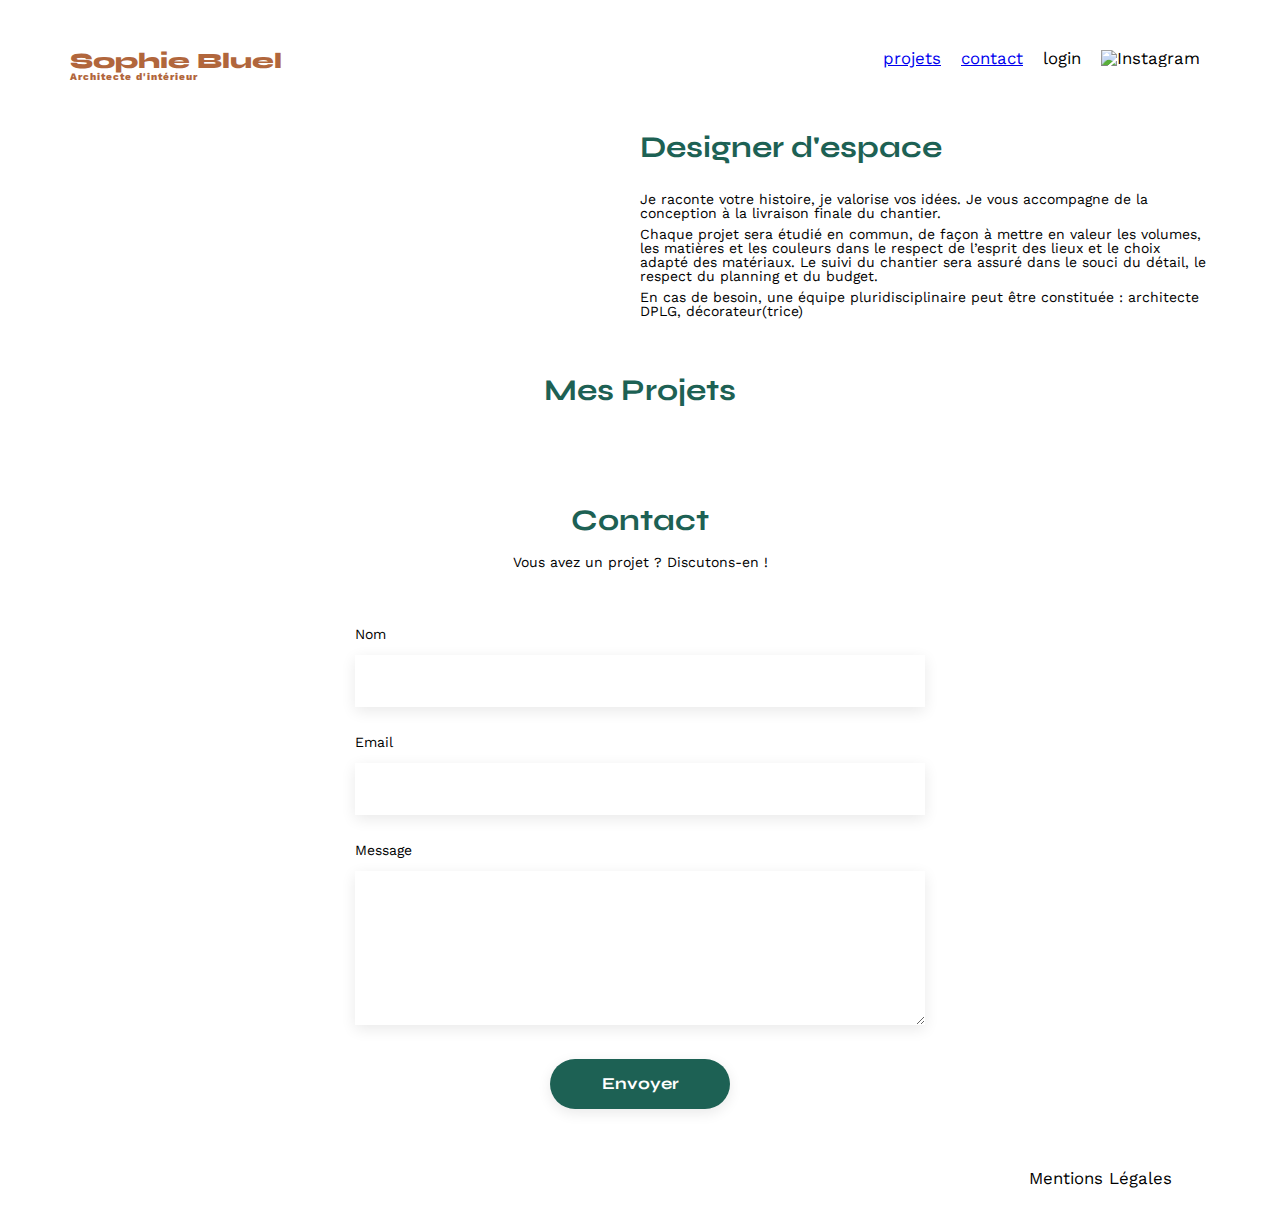
==== FrontEnd/index.html @ 4fd21554 "probleme de click avec la modale" ====
<!DOCTYPE html>
<html lang="fr">
<head>
    <meta charset="UTF-8">
    <title>Sophie Bluel - Architecte d'intérieur</title>
    <meta name="viewport" content="width=device-width, initial-scale=1.0">
    <link rel="preconnect" href="https://fonts.googleapis.com">
    <link rel="preconnect" href="https://fonts.gstatic.com" crossorigin>
    <link href="https://fonts.googleapis.com/css2?family=Syne:wght@700;800&family=Work+Sans&display=swap" rel="stylesheet">
    <link rel="stylesheet" href="https://cdnjs.cloudflare.com/ajax/libs/font-awesome/5.15.4/css/all.min.css">
    <meta name="description" content="">
    <link rel="stylesheet" href="./assets/style.css">
    
</head>
<body>
<header>
    <h1>Sophie Bluel <span>Architecte d'intérieur</span></h1>
    <nav>
        <ul>
            <li><a href="index.html">projets</a></li>
            <li><a href="index.html#contact">contact</a></li>
            <li id="auth-link">login</li>
            <li><img src="./assets/icons/instagram.png" alt="Instagram"></li>
        </ul>
    </nav>
</header>
<main>
    <section id="introduction">
        <figure>
            <img src="./assets/images/sophie-bluel.png" alt="">
        </figure>
        <article>
            <h2>Designer d'espace</h2>
            <p>Je raconte votre histoire, je valorise vos idées. Je vous accompagne de la conception à la livraison finale du chantier.</p>
            <p>Chaque projet sera étudié en commun, de façon à mettre en valeur les volumes, les matières et les couleurs dans le respect de l’esprit des lieux et le choix adapté des matériaux. Le suivi du chantier sera assuré dans le souci du détail, le respect du planning et du budget.</p>
            <p>En cas de besoin, une équipe pluridisciplinaire peut être constituée : architecte DPLG, décorateur(trice)</p>
        </article>
    </section>

    <section id="portfolio">
        <h2>Mes Projets 
            <a href="#modal1" class="js-modal edit-button" id="edit-button">
                <i class="fas fa-edit"></i> modifier
            </a>
        </h2>

        <!-- Conteneur pour le menu de catégories -->
        <div class="categories"></div>

        <!-- Galerie pour afficher les projets -->
        <div class="gallery">
            <!-- Les éléments de la galerie seront ajoutés dynamiquement par JavaScript -->
        </div>
    </section>

    <section id="contact">
        <h2>Contact</h2>
        <p>Vous avez un projet ? Discutons-en !</p>
        <form action="#" method="post">
            <label for="name">Nom</label>
            <input type="text" name="name" id="name">
            <label for="email">Email</label>
            <input type="email" name="email" id="email">
            <label for="message">Message</label>
            <textarea name="message" id="message" cols="30" rows="10"></textarea>
            <input type="submit" value="Envoyer">
        </form>
    </section>

    <!-- Modale pour la gestion des travaux -->
    <aside id="modal1" class="modal" aria-hidden="true" role="dialog" aria-labelledby="titlemodal" style="display: none;">
        <div class="modal-wrapper js-modal-stop">
            <div class="modal-header">
                <button class="back-button"><i class="fas fa-arrow-left"></i></button>
                <h1 id="titlemodal">Ajout photo</h1>
                <button class="js-modal-close"><i class="fas fa-times"></i></button>
            </div>

            <div class="modal-body">
                
                <div class="upload-section">
                    <i class="fas fa-image upload-icon"></i> 
                    <button class="upload-button">
                        + Ajouter photo
                    </button>
                    <p class="file-info">jpg, png : 4mo max</p>
                </div>

                <form id="add-photo-form">
                    <label for="title-input">Titre</label>
                    <input type="text" id="title-input" placeholder="Titre" required>

                    <label for="category-input">Catégorie</label>
                    <input type="text" id="category-input" placeholder="Catégorie" required>

                    <button type="submit" class="submit-button">Valider</button>
                </form>
            </div>
        </div>
    </aside>
</main>

<footer>
    <nav>
        <ul>
            <li>Mentions Légales</li>
        </ul>
    </nav>
</footer>
<script src="js/gallery.js"></script>
<script src="js/modal.js"></script>
</body>
</html>
---- FrontEnd/assets/style.css ----
/* stylelint-disable CssSyntaxError */

/* http://meyerweb.com/eric/tools/css/reset/
   v2.0 | 20110126
   License: none (public domain)
*/

html, body, div, span, applet, object, iframe,
h1, h2, h3, h4, h5, h6, p, blockquote, pre,
a, abbr, acronym, address, big, cite, code,
del, dfn, em, img, ins, kbd, q, s, samp,
small, strike, strong, sub, sup, tt, var,
b, u, i, center,
dl, dt, dd, ol, ul, li,
fieldset, form, label, legend,
table, caption, tbody, tfoot, thead, tr, th, td,
article, aside, canvas, details, embed,
figure, figcaption, footer, header, hgroup,
menu, nav, output, ruby, section, summary,
time, mark, audio, video {
	margin: 0;
	padding: 0;
	border: 0;
	font-size: 100%;
	font: inherit;
	vertical-align: baseline;
}
/* HTML5 display-role reset for older browsers */
article, aside, details, figcaption, figure,
footer, header, hgroup, menu, nav, section {
	display: block;
}
body {
	line-height: 1;
}
ol, ul {
	list-style: none;
}
blockquote, q {
	quotes: none;
}
blockquote:before, blockquote:after,
q:before, q:after {
	content: '';
	content: none;
}
table {
	border-collapse: collapse;
	border-spacing: 0;
}
/** end reset css**/
body {
	max-width: 1140px;
	margin:auto;
	font-family: 'Work Sans' ;
	font-size: 14px;
}
header {
	display: flex;
	justify-content: space-between;
	margin: 50px 0
}
section {
	margin: 50px 0
}

h1{
	display: flex;
	flex-direction: column;
	font-family: 'Syne';
	font-size: 22px;
	font-weight: 800;
	color: #B1663C
}

h1 > span {
	font-family: 'Work Sans';
	font-size:10px;
	letter-spacing: 0.1em;
;
}

h2{
	font-family: 'Syne';
	font-weight: 700;
	font-size: 30px;
	color: #1D6154
}
nav ul {
	display: flex;
	align-items: center;
	list-style-type: none;

}

.edit-button {
	font-size: 10px;
	color: #000;
	text-decoration: none;
	cursor: pointer;
	display: inline-flex;
	align-items: center;
	margin-left: 10px;
}

.edit-button i {
	font-size: 10px;
	margin-right: 5px;
}


.edit-button:hover {
	color: #B1663C; /* Change la couleur du texte au survol */
}


nav li {
	padding: 0 10px;
	font-size: 1.2em;
}

li:hover {
	color: #B1663C;
}

#introduction {
	display: flex;
	align-items: center;
}
#introduction figure {
	flex: 1
}
#introduction img {
	display: block;
	margin: auto;
	width: 80%;
}

#introduction article {
	flex: 1
}
#introduction h2 {
	margin-bottom: 1em;
}

#introduction p {
	margin-bottom: 0.5em;
}
#portfolio h2 {
	text-align: center;
	margin-bottom: 1em;
}

/* Styles pour les boutons de filtres */
.categories {
	display: flex;
	justify-content: center;
	gap: 15px; 
	margin-bottom: 20px;
}

/* Style pour les boutons de filtres */
.categories button {
	background-color: transparent;
	border: 2px solid #1D6154; 
	color: #1D6154; 
	font-family: 'Work Sans', sans-serif;
	font-size: 1.1em;
	padding: 10px 20px;
	border-radius: 50px; 
	cursor: pointer;
	transition: all 0.3s ease; 
}

/* Changement de style au survol */
.categories button:hover {
	background-color: #1D6154; 
	color: white; 
}

/* Style pour le bouton actif */
.categories button.active {
	background-color: #1D6154; /* Couleur de fond */
	color: white; /* Couleur du texte */
}




.gallery {
	width: 100%;
	display: grid;
	grid-template-columns: 1fr 1fr 1fr;
	grid-column-gap: 20px;
	grid-row-gap: 20px;
}

.gallery img {
	width: 100%;

}
#contact {
	width: 50%;
margin: auto;
}
#contact > * {
	text-align: center;

}
#contact h2{
	margin-bottom: 20px;
}
#contact form {
	text-align: left;
	margin-top:30px;
	display: flex;
	flex-direction: column;
}

#contact input {
	height: 50px;
	font-size: 1.2em;
	border: none;
	box-shadow: 0px 4px 14px rgba(0, 0, 0, 0.09);
}
#contact label {
	margin: 2em 0 1em 0;
}
#contact textarea {
	border: none;
	box-shadow: 0px 4px 14px rgba(0, 0, 0, 0.09);
}

input[type="submit"]{
	font-family: 'Syne';
	font-weight: 700;
	color: white;
	background-color: #1D6154;
	margin : 2em auto ;
	width: 180px;
	text-align: center;
	border-radius: 60px ;
}

footer nav ul {
	display: flex;
	justify-content: flex-end;
	margin: 2em
}


/* Page de connexion */
#login {
	width: 400px;
	margin: 100px auto;
	text-align: center;
}

#login h2 {
	font-family: 'Syne', sans-serif;
	font-size: 30px;
	color: #1D6154;
	margin-bottom: 30px;
}

#login form {
	display: flex;
	flex-direction: column;
}

#login label {
	text-align: left;
	font-size: 1.2em;
	margin-bottom: 10px;
	color: #333;
}

#login input[type="email"],
#login input[type="password"] {
	height: 50px;
	font-size: 1.2em;
	border: none;
	box-shadow: 0px 4px 14px rgba(0, 0, 0, 0.09);
	margin-bottom: 20px;
	padding: 0 15px;
}

#login input[type="submit"] {
	font-family: 'Syne', sans-serif;
	font-weight: 700;
	color: white;
	background-color: #1D6154;
	width: 180px;
	height: 50px;
	text-align: center;
	border-radius: 60px;
	margin: 30px auto;
	cursor: pointer;
}

#login input[type="submit"]:hover {
	background-color: #B1663C;
}

#forgot-password {
	font-size: 0.9em;
	color: #1D6154;
	text-decoration: none;
}

#forgot-password:hover {
	color: #B1663C;
	text-decoration: underline;
}


/* Styles généraux de la modale */
.modal-wrapper {
  background-color: white;
  padding: 20px;
  border-radius: 10px;
  width: 80%;
  max-width: 600px;
  position: relative;
  box-shadow: 0 2px 15px rgba(0, 0, 0, 0.1);
  display: flex;
  flex-direction: column;
  align-items: center;
  z-index: 110; /* S'assurer que la modale soit bien au-dessus de tout */
}

/* En-tête de la modale */
.modal-header {
  display: flex;
  justify-content: space-between;
  align-items: center;
  width: 100%;
}

.modal-header h1 {
  font-size: 18px;
  text-align: center;
  color: black;
  margin-bottom: 20px;
}

.back-button {
  background: none;
  border: none;
  font-size: 18px;
  cursor: pointer;
}

.js-modal-close {
  background: none;
  border: none;
  font-size: 15px;
  cursor: pointer;
}

/* Icône de l'image (en dehors du bouton) */
.upload-icon {
  color: #888;
  font-size: 40px;
  margin-bottom: 15px;
}

/* Section pour le chargement des photos */
.upload-section {
  display: flex;
  justify-content: space-between;
  flex-direction: column;
  text-align: center;
  margin-bottom: 20px;
  padding: 20px;
  background-color: #f0f0f0;
  border-radius: 8px;
}

.upload-button {
  padding: 10px 20px;
  background-color: #ccc;
  color: #333;
  border: none;
  border-radius: 10px;
  cursor: pointer;
  font-size: 8px;
}

.file-info {
  font-size: 8px;
  color: #888;
  margin-top: 10px;
}

/* Champs de formulaire */
#add-photo-form {
  display: flex;
  flex-direction: column;
  gap: 15px;
  width: 100%;
}

#add-photo-form label {
  font-size: 10px;
  font-weight: bold;
}

#add-photo-form input {
  padding: 10px;
  border: 1px solid #ccc;
  border-radius: 5px;
}

.submit-button {
  padding: 10px 20px;
  background-color: #ccc;
  color: #333;
  border: none;
  border-radius: 5px;
  cursor: pointer;
  margin-top: 20px;
  width: 100%;
}

/* Gestion de l'affichage de la modale */
.modal[aria-hidden="false"] {
  opacity: 1;
  pointer-events: auto;
  transition: opacity 0.3s ease;
}

.modal {
  position: fixed;
  top: 0;
  left: 0;
  width: 100%;
  height: 100%;
  background: rgba(0, 0, 0, 0.8);
  display: flex;
  align-items: center;
  justify-content: center;
  opacity: 0;
  pointer-events: none;
  transition: opacity 0.3s ease;
  z-index: 100;
}


/* Ajustements pour les petits écrans */
/* stylelint-disable-next-line CssSyntaxError */
@media (max-width: 600px) {
	#login {
			width: 90%;
	}
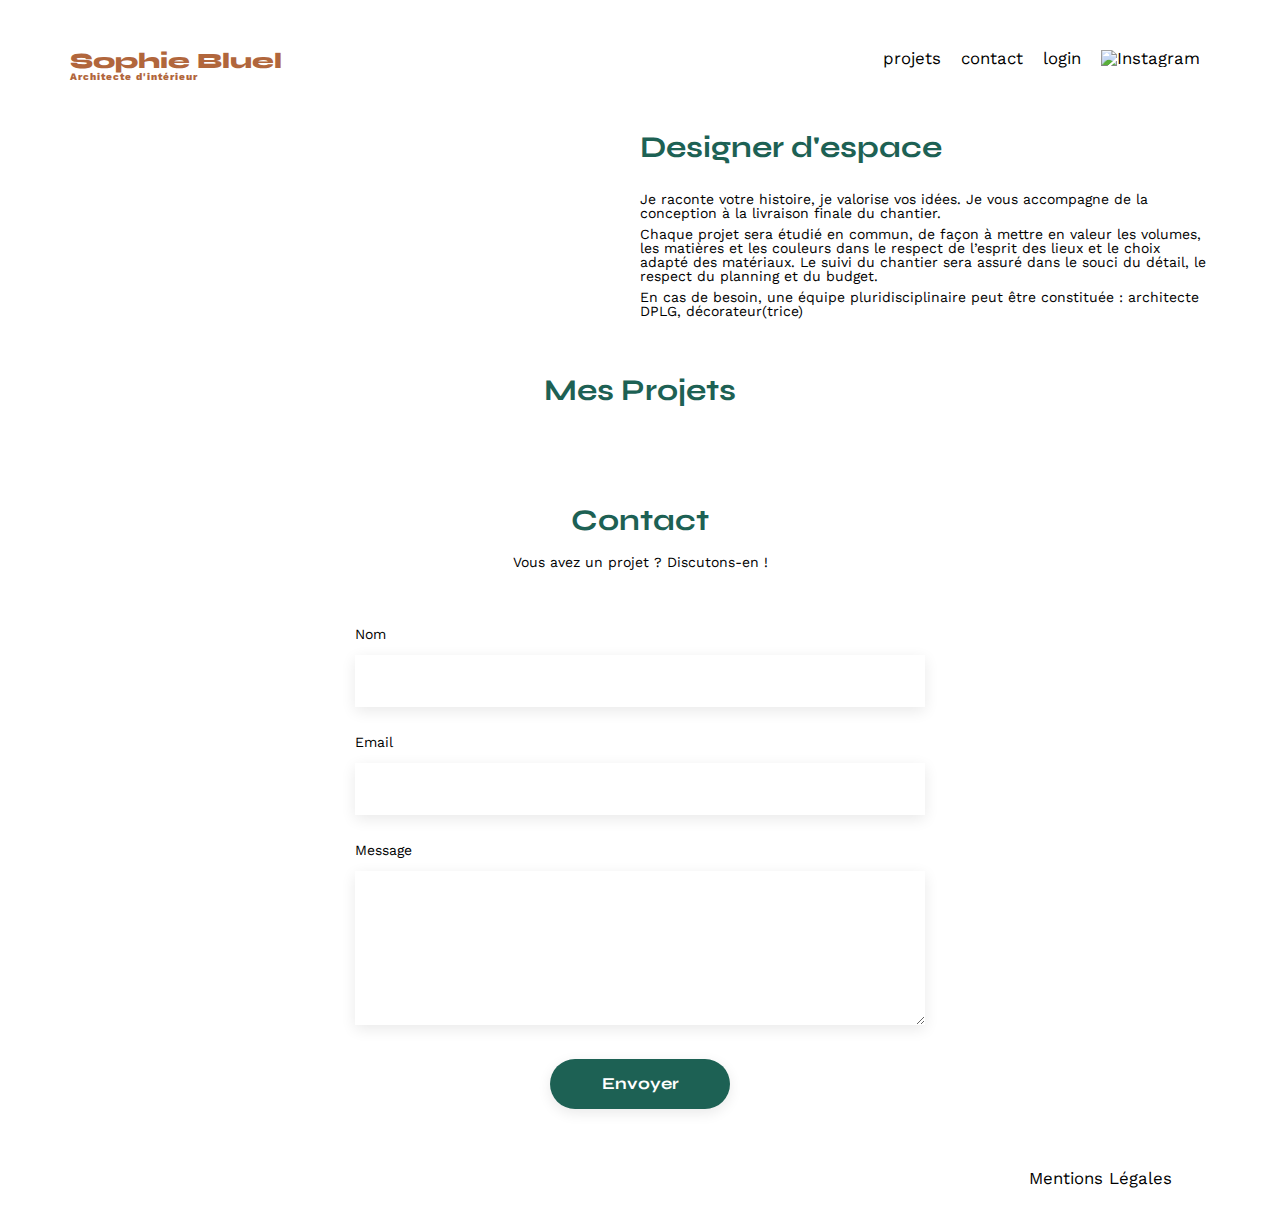
==== commit 839d6db6: "Projet pret a etre rendu" ====
--- a/FrontEnd/index.html
+++ b/FrontEnd/index.html
@@ -9,17 +9,22 @@
     <link href="https://fonts.googleapis.com/css2?family=Syne:wght@700;800&family=Work+Sans&display=swap" rel="stylesheet">
     <link rel="stylesheet" href="https://cdnjs.cloudflare.com/ajax/libs/font-awesome/5.15.4/css/all.min.css">
     <meta name="description" content="">
-    <link rel="stylesheet" href="./assets/style.css">
+    <link rel="stylesheet" href="./assets/styles/style.css">
     
 </head>
 <body>
+    <div id="admin-bar" class="hidden">
+        <p><i class="fas fa-edit"></i> Mode édition</p>
+    </div>
+       
+    
 <header>
     <h1>Sophie Bluel <span>Architecte d'intérieur</span></h1>
     <nav>
         <ul>
-            <li><a href="index.html">projets</a></li>
+            <li><a href="index.html#portfolio">projets</a></li>
             <li><a href="index.html#contact">contact</a></li>
-            <li id="auth-link">login</li>
+            <li id="auth-link"><a href="login.html"></a></li>
             <li><img src="./assets/icons/instagram.png" alt="Instagram"></li>
         </ul>
     </nav>
@@ -68,36 +73,60 @@
     </section>
 
     <!-- Modale pour la gestion des travaux -->
-    <aside id="modal1" class="modal" aria-hidden="true" role="dialog" aria-labelledby="titlemodal" style="display: none;">
-        <div class="modal-wrapper js-modal-stop">
-            <div class="modal-header">
-                <button class="back-button"><i class="fas fa-arrow-left"></i></button>
-                <h1 id="titlemodal">Ajout photo</h1>
-                <button class="js-modal-close"><i class="fas fa-times"></i></button>
+    
+<aside id="modal1" class="modal" aria-hidden="true" role="dialog" aria-labelledby="titlemodal" style="display: none;">
+    <div class="modal-wrapper js-modal-stop">
+        <div class="modal-header">
+            <button class="back-button" style="display: none;"><i class="fas fa-arrow-left"></i></button>
+            <h1 id="titlemodal">Galerie photo</h1>
+            <button class="js-modal-close"><i class="fas fa-times"></i></button>
+        </div>
+
+            <!-- Barre de notification dans la modale -->
+            <p id="notification-bar"></p>
+
+
+        <!-- Etape 1: Galerie photo -->
+        <div class="modal-body" id="gallery-section">
+            <div class="galleryModal">
+                <!-- Images dynamiquement générées ici par JavaScript -->
+                
             </div>
+            <button class="upload-button upload-button-gallery">Ajouter une photo</button>
+        </div>
 
-            <div class="modal-body">
+        <!-- Etape 2: Ajout de nouveaux projets -->
+        <div class="modal-body hidden" id="new-project-section" style="display: none;">
+            <div class="upload-section">
+                <i class="fas fa-image upload-icon"></i>
+                <!-- Conteneur pour l'image sélectionnée -->
+                <img class="selected-upload-image" style="display: none;" alt="Image sélectionnée" />
                 
-                <div class="upload-section">
-                    <i class="fas fa-image upload-icon"></i> 
-                    <button class="upload-button">
-                        + Ajouter photo
-                    </button>
-                    <p class="file-info">jpg, png : 4mo max</p>
-                </div>
+                <!-- Input pour ajouter des photos -->
+                <input type="file" id="file-input" accept="image/*" style="display: none;" />
+                <button class="upload-button upload-button-new-project" id="add-photo-btn">+ Ajouter photo</button>
+                
+                <p class="file-info">jpg, png : 4mo max</p>
+            </div>
+            <form id="add-photo-form">
+                <label for="title-input">Titre</label>
+                <input type="text" id="title-input" placeholder="Titre" required>
+            
+                <label for="category-select">Catégorie</label>
+                <select id="category-select" required>
+                    <!-- Les catégories seront ajoutées ici dynamiquement -->
+                </select>
+            
+                <button type="submit" class="submit-button">Valider</button>
+            </form>
+            
+        </div>
+        
+        
 
-                <form id="add-photo-form">
-                    <label for="title-input">Titre</label>
-                    <input type="text" id="title-input" placeholder="Titre" required>
+    </div>
+</aside>
 
-                    <label for="category-input">Catégorie</label>
-                    <input type="text" id="category-input" placeholder="Catégorie" required>
-
-                    <button type="submit" class="submit-button">Valider</button>
-                </form>
-            </div>
-        </div>
-    </aside>
 </main>
 
 <footer>
@@ -108,6 +137,8 @@
     </nav>
 </footer>
 <script src="js/gallery.js"></script>
+<script src="js/login.js"></script>
+
 <script src="js/modal.js"></script>
 </body>
 </html>
@@ -115,3 +146,6 @@
 
 
 
+
+
+
--- a/FrontEnd/assets/styles/style.css
+++ b/FrontEnd/assets/styles/style.css
@@ -0,0 +1,816 @@
+/*
+================
+RESET CSS DE BASE
+================
+Réinitialisation des styles pour avoir une base cohérente entre tous les navigateurs
+ */
+
+/* Suppression des marges, paddings, et bordures par défaut pour tous les éléments communs */
+html, body, div, span, applet, object, iframe,
+h1, h2, h3, h4, h5, h6, p, blockquote, pre,
+a, abbr, acronym, address, big, cite, code,
+del, dfn, em, img, ins, kbd, q, s, samp,
+small, strike, strong, sub, sup, tt, var,
+b, u, i, center,
+dl, dt, dd, ol, ul, li,
+fieldset, form, label, legend,
+table, caption, tbody, tfoot, thead, tr, th, td,
+article, aside, canvas, details, embed,
+figure, figcaption, footer, header, hgroup,
+menu, nav, output, ruby, section, summary,
+time, mark, audio, video {
+margin: 0;  /* Supprime toutes les marges */
+padding: 0; /* Supprime tous les padding */
+border: 0;  /* Supprime les bordures */
+font-size: 100%; /* Assure que les éléments conservent leur taille par défaut */
+font: inherit; /* Hérite de la police de l'élément parent */
+vertical-align: baseline; /* Aligne verticalement les éléments à leur ligne de base */
+}
+
+/* HTML5 display-role reset pour les anciens navigateurs */
+/* S'assure que les nouveaux éléments HTML5 sont reconnus comme des blocs par les anciens navigateurs */
+article, aside, details, figcaption, figure,
+footer, header, hgroup, menu, nav, section {
+display: block;
+}
+
+/* Réinitialisation de la hauteur de ligne pour tout le document */
+body {
+line-height: 1;
+}
+
+/* Suppression des puces pour les listes ordonnées et non-ordonnées */
+ol, ul {
+list-style: none;
+}
+
+/* Suppression des guillemets automatiques pour les citations */
+blockquote, q {
+quotes: none;
+}
+
+/* Suppression des guillemets pour les citations dans certains navigateurs */
+blockquote:before, blockquote:after,
+q:before, q:after {
+content: ''; /* Retire le contenu généré automatiquement */
+}
+
+/* Réinitialisation des tableaux pour une mise en page plus propre */
+table {
+border-collapse: collapse; /* Supprime l'espace entre les cellules */
+border-spacing: 0; /* Supprime les espaces entre les cellules */
+}
+
+
+/* 
+================
+STYLES DU ADMIN BAR
+================
+Barre d'administration en haut de la page
+*/
+
+/* Affiche une barre noire avec du texte blanc en haut de la page */
+#admin-bar {
+background-color: black;
+color: white;
+text-align: center; /* Centrer le texte */
+margin: 0; /* Supprime toute marge */
+padding: 10px; /* Ajoute un padding de 10px */
+font-size: 14px; /* Définit la taille du texte */
+position: absolute; /* Positionne la barre en haut de la page */
+top: 0; /* L'aligne au sommet de la page */
+left: 0; /* La colle sur le côté gauche */
+width: 100%; /* Prend toute la largeur */
+}
+
+/* Ajuste la taille de l'icône dans la barre d'admin */
+#admin-bar i {
+	font-size: 14px;
+}
+
+/* Cache les éléments avec la classe .hidden */
+.hidden {
+display: none;
+}
+
+/* 
+================
+STYLES DE BASE DU SITE
+================
+Mise en page de base du site, gestion des largeurs et des marges
+*/
+
+/* Contrainte la largeur du contenu à 1140px et centre le contenu */
+body {
+max-width: 1140px; /* Limite la largeur du contenu */
+margin: auto; /* Centre le contenu */
+font-family: 'Work Sans'; /* Applique la police de caractères */
+font-size: 14px; /* Définit la taille par défaut des textes */
+}
+
+/* Header affiché en flexbox pour séparer les éléments à gauche et à droite */
+header {
+display: flex;
+justify-content: space-between; /* Éloigne les éléments de chaque côté */
+margin: 50px 0; /* Ajoute un espace vertical de 50px */
+}
+
+/* Ajout de marges verticales pour les sections */
+section {
+margin: 50px 0;
+}
+
+/* Styles pour le titre principal avec une couleur personnalisée */
+h1 {
+display: flex;
+flex-direction: column; /* Arrange le texte verticalement */
+font-family: 'Syne'; /* Police personnalisée */
+font-size: 22px;
+font-weight: 800; /* Définit une épaisseur de texte */
+color: #B1663C; /* Couleur du texte */
+}
+
+/* Sous-titre en bas du h1 avec espacement des lettres */
+h1 > span {
+font-family: 'Work Sans'; /* Police différente pour le sous-titre */
+font-size: 10px; /* Taille du texte plus petite */
+letter-spacing: 0.1em; /* Espacement entre les lettres */
+}
+
+/* Sous-titres (h2) avec une taille plus grande et une couleur verte */
+h2 {
+font-family: 'Syne'; /* Police du titre */
+font-weight: 700; /* Définit une épaisseur du texte */
+font-size: 30px; /* Augmente la taille du texte */
+color: #1D6154; /* Définit la couleur verte */
+}
+
+/* Styles pour les éléments de la navigation */
+nav ul {
+display: flex;
+align-items: center; /* Centre verticalement les éléments */
+
+}
+
+/* Retire le soulignement et la couleur bleue des liens dans le header */
+header nav a {
+	text-decoration: none; /* Retire le soulignement */
+	color: inherit; /* Applique la couleur de texte par défaut du conteneur */
+	cursor: pointer; /* Change le curseur en pointeur au survol */
+
+}
+
+header nav a:hover {
+	color: #B1663C; /* Change la couleur au survol (par exemple, en marron) */
+}
+
+/* Style pour le lien actif dans la navigation */
+nav a.active {
+	font-weight: bold; /* Met le texte en gras */
+	color: #1D6154; /* Change la couleur pour indiquer la page active */
+}
+
+
+
+/* 
+================
+STYLES DE NAVIGATION ET DES BOUTONS
+================
+Styles pour les boutons et la navigation
+*/
+
+/* Bouton d'édition avec une icône intégrée */
+.edit-button {
+font-size: 10px;
+color: #000; /* Couleur noire */
+text-decoration: none; /* Supprime le soulignement */
+cursor: pointer;
+display: inline-flex;
+align-items: center;
+margin-left: 10px;
+}
+
+/* Taille de l'icône dans le bouton */
+.edit-button i {
+font-size: 10px;
+margin-right: 5px; /* Ajoute un espace entre l'icône et le texte */
+}
+
+/* Couleur du texte au survol */
+.edit-button:hover {
+color: #B1663C; /* Change la couleur au survol */
+}
+
+/* Espacement des éléments de navigation */
+nav li {
+padding: 0 10px;
+font-size: 1.2em; /* Augmente la taille du texte */
+}
+
+/* Changement de couleur des éléments de navigation au survol */
+li:hover {
+color: #B1663C; /* Change la couleur au survol */
+}
+
+/* 
+================
+STYLES DE LA SECTION INTRODUCTION
+================
+Mise en page de la section d'introduction
+*/
+
+/* Introduction affichée en flexbox pour centrer verticalement les éléments */
+#introduction {
+display: flex;
+align-items: center; /* Centre verticalement les éléments */
+}
+
+/* La figure prend toute la largeur disponible dans la section */
+#introduction figure {
+flex: 1; /* Prend tout l'espace disponible */
+}
+
+/* Image centrée et prenant 80% de la largeur */
+#introduction img {
+display: block;
+margin: auto; /* Centre horizontalement l'image */
+width: 80%; /* Limite la taille de l'image à 80% */
+}
+
+/* Article dans la section introduction prenant également toute la largeur disponible */
+#introduction article {
+flex: 1; /* Prend également tout l'espace disponible */
+}
+
+/* Marge inférieure pour le titre de l'introduction */
+#introduction h2 {
+margin-bottom: 1em; /* Ajoute une marge en bas */
+}
+
+/* Marges inférieures pour les paragraphes dans l'introduction */
+#introduction p {
+margin-bottom: 0.5em;
+}
+
+/* 
+================
+STYLES DE LA SECTION PORTFOLIO
+================
+Styles spécifiques pour la section portfolio
+*/
+
+/* Titre de la section portfolio centré */
+#portfolio h2 {
+text-align: center;
+margin-bottom: 1em; /* Ajoute une marge en bas */
+}
+
+/* 
+================
+STYLES DES BOUTONS DE FILTRES
+================
+Boutons de filtre pour les projets dans la section portfolio
+*/
+
+/* Affichage en flexbox des boutons de filtre, avec un espace de 15px entre chaque bouton */
+.categories {
+display: flex;
+justify-content: center; /* Centre les boutons horizontalement */
+gap: 15px; /* Espace de 15px entre les boutons */
+margin-bottom: 20px; /* Ajoute une marge en bas */
+}
+
+/* Styles de base des boutons de filtre avec bordures arrondies */
+.categories button {
+background-color: transparent; /* Fond transparent */
+border: 2px solid #1D6154; /* Bordure verte */
+color: #1D6154; /* Texte vert */
+font-family: 'Work Sans', sans-serif;
+font-size: 1.1em;
+padding: 10px 20px;
+border-radius: 50px; /* Bordures arrondies */
+cursor: pointer;
+transition: all 0.3s ease; /* Animation fluide sur les changements d'état */
+}
+
+/* Couleur de fond et de texte changée au survol */
+.categories button:hover {
+background-color: #1D6154; /* Fond vert */
+color: white; /* Texte blanc */
+}
+
+/* Bouton actif avec une couleur de fond verte et texte blanc */
+.categories button.active {
+background-color: #1D6154; /* Fond vert */
+color: white; /* Texte blanc */
+}
+
+/* 
+================
+STYLES DE LA GALERIE
+================
+Affichage des projets dans une grille
+*/
+
+/* Grille pour afficher les images en 3 colonnes, avec un espace de 20px entre les colonnes et les lignes */
+.gallery {
+width: 100%;
+display: grid;
+grid-template-columns: 1fr 1fr 1fr; /* 3 colonnes de tailles égales */
+grid-column-gap: 20px; /* Espacement horizontal entre les colonnes */
+grid-row-gap: 20px; /* Espacement vertical entre les lignes */
+}
+
+/* Chaque image occupe toute la largeur de sa colonne */
+.gallery img {
+width: 100%;
+}
+
+/* 
+================
+STYLES DE LA SECTION CONTACT
+================
+Mise en page du formulaire de contact
+*/
+
+/* Formulaire de contact centré avec une largeur de 50% */
+#contact {
+width: 50%; /* Largeur du formulaire */
+margin: auto; /* Centre horizontalement le formulaire */
+}
+
+/* Centre tous les éléments de la section contact */
+#contact > * {
+text-align: center;
+}
+
+/* Titre du formulaire avec une marge inférieure de 20px */
+#contact h2 {
+margin-bottom: 20px;
+}
+
+/* Formulaire avec une organisation en colonne et texte aligné à gauche */
+#contact form {
+text-align: left;
+margin-top: 30px;
+display: flex;
+flex-direction: column;
+}
+
+/* Champs de saisie avec une hauteur de 50px et une ombre subtile */
+#contact input {
+height: 50px;
+font-size: 1.2em;
+border: none;
+box-shadow: 0px 4px 14px rgba(0, 0, 0, 0.09);
+}
+
+/* Marges pour les labels des champs */
+#contact label {
+margin: 2em 0 1em 0;
+}
+
+/* Zone de texte avec un design similaire aux champs d'entrée */
+#contact textarea {
+border: none;
+box-shadow: 0px 4px 14px rgba(0, 0, 0, 0.09);
+}
+
+/* Bouton de soumission avec une bordure arrondie et fond vert */
+input[type="submit"] {
+font-family: 'Syne';
+font-weight: 700;
+color: white;
+background-color: #1D6154; /* Vert foncé */
+margin: 2em auto;
+width: 180px;
+text-align: center;
+border-radius: 60px;
+}
+
+/* 
+================
+STYLES DU PIED DE PAGE
+================
+Mise en page du pied de page
+*/
+
+/* Liste du pied de page alignée à droite */
+footer nav ul {
+display: flex;
+justify-content: flex-end; /* Aligne la liste à droite */
+margin: 2em; /* Ajoute un espace autour du pied de page */
+}
+
+/* 
+================
+STYLES DE LA PAGE DE CONNEXION
+================
+Styles spécifiques pour la page de connexion
+*/
+
+/* Formulaire de connexion centré avec une largeur de 400px */
+#login {
+width: 400px;
+margin: 100px auto;
+text-align: center;
+}
+
+/* Titre du formulaire de connexion */
+#login h2 {
+font-family: 'Syne', sans-serif;
+font-size: 30px;
+color: #1D6154;
+margin-bottom: 30px;
+}
+
+/* Organisation du formulaire en colonne */
+#login form {
+display: flex;
+flex-direction: column;
+}
+
+/* Labels du formulaire avec texte aligné à gauche */
+#login label {
+text-align: left;
+font-size: 1.2em;
+margin-bottom: 10px;
+color: #333;
+}
+
+/* Champs de saisie avec une ombre légère et une taille adaptée */
+#login input[type="email"],
+#login input[type="password"] {
+height: 50px;
+font-size: 1.2em;
+border: none;
+box-shadow: 0px 4px 14px rgba(0, 0, 0, 0.09);
+margin-bottom: 20px;
+padding: 0 15px;
+}
+
+/* Bouton de soumission stylé avec bordures arrondies */
+#login input[type="submit"] {
+font-family: 'Syne', sans-serif;
+font-weight: 700;
+color: white;
+background-color: #1D6154;
+width: 180px;
+height: 50px;
+text-align: center;
+border-radius: 60px;
+margin: 30px auto;
+cursor: pointer;
+}
+
+/* Couleur changeante au survol du bouton de soumission */
+#login input[type="submit"]:hover {
+background-color: #B1663C; /* Change la couleur au survol */
+}
+
+/* Styles pour le lien de récupération de mot de passe */
+#forgot-password {
+font-size: 0.9em;
+color: #1D6154;
+text-decoration: none;
+}
+
+/* Couleur et soulignement au survol du lien de récupération */
+#forgot-password:hover {
+color: #B1663C;
+text-decoration: underline;
+}
+
+/* 
+================
+STYLES GÉNÉRAUX POUR LA MODALE
+================
+Styles de la fenêtre modale
+*/
+/* Styles par défaut pour cacher la modale */
+.modal {
+position: fixed;
+display: flex;
+align-items: center;
+justify-content: center;
+top: 0;
+left: 0;
+width: 100%;
+height: 100%;
+background: rgba(0, 0, 0, 0.8); /* Fond semi-transparent */
+
+opacity: 0;
+transition: opacity 0.3s ease; /* Transition douce lors de l'ouverture et la fermeture */
+}
+
+
+
+/* Enveloppe de la modale avec un fond blanc et bordures arrondies */
+.modal-wrapper {
+background-color: white;
+padding: 20px;
+border-radius: 10px;
+width: 80%;
+max-width: 600px;
+position: relative;
+box-shadow: 0 2px 15px rgba(0, 0, 0, 0.1);
+display: flex;
+flex-direction: column;
+
+}
+
+/* Ajustement de la largeur et centrage des sections de la modale */
+.modal-body {
+display: flex;
+justify-content: center;
+width: 80%; /* Utilise toute la largeur disponible de la modale */
+max-width: 700px; /* Limite la largeur maximale */
+margin: 0 auto; /* Centre chaque page horizontalement */
+flex-direction: column;
+align-items: center; /* Centre le contenu verticalement */
+}
+
+/* En-tête de la modale avec boutons à gauche et à droite */
+.modal-header {
+display: flex;
+justify-content: space-between;
+align-items: center;
+width: 100%;
+}
+
+/* Titre de la modale */
+.modal-header h1 {
+font-size: 18px;
+text-align: center;
+justify-content: center;
+color: black;
+margin: 20px auto;
+}
+
+/* Bouton de retour dans la modale */
+.back-button {
+background: none;
+border: none;
+font-size: 18px;
+cursor: pointer;
+}
+
+/* Bouton pour fermer la modale */
+.js-modal-close {
+background: none;
+border: none;
+font-size: 15px;
+cursor: pointer;
+}
+
+
+/* 
+================
+STYLES POUR L'UPLOAD D'IMAGES
+================
+Styles de la section d'ajout d'images
+*/
+
+/* Icône d'upload stylisée avec une couleur grise */
+.upload-icon {
+color: #888;
+font-size: 80px;
+}
+
+/* Section d'upload avec des bordures arrondies et un fond gris clair */
+.upload-section {
+display: flex;
+justify-content: space-between;
+flex-direction: column;
+text-align: center;
+margin-bottom: 20px;
+padding: 0; /* Retire le padding pour permettre à l'image de couvrir toute la section */
+background-color: #f0f0f0;
+border-radius: 8px;
+position: relative; /* Permet à l'image de se superposer */
+height: 200px; /* Ajuste la hauteur de la section selon les besoins */
+align-items: center;
+justify-content: center;
+}
+
+/* Style pour l'image sélectionnée dans la section d'upload */
+.selected-upload-image {
+width: 100%; /* L'image prend toute la largeur de la section */
+height: 100%; /* L'image prend toute la hauteur de la section */
+object-fit: cover; /* L'image couvre l'espace sans se déformer */
+border-radius: 8px; /* Garde les coins arrondis */
+position: absolute; /* Positionne l'image au-dessus de la section */
+top: 0;
+left: 0;
+z-index: 1; /* Place l'image au-dessus des autres éléments */
+}
+
+/* Assure que les autres éléments restent en arrière-plan */
+.upload-icon,
+.upload-button,
+.file-info {
+z-index: 0;
+}
+
+.upload-button {
+font-family: 'Syne', sans-serif;
+font-weight: 700; /* Utilisation d'une police plus épaisse pour plus de lisibilité */
+color: white;
+margin: 15px auto;
+padding: 10px 30px; /* Ajustement des paddings pour augmenter la taille */
+text-align: center;
+border-radius: 30px; /* Bordures arrondies pour un look similaire à celui de l'image */
+border: none; /* Suppression des bordures */
+cursor: pointer;
+transition: background-color 0.3s ease; /* Transition pour l'effet au survol */
+}
+
+/* Style au survol */
+.upload-button:hover {
+background-color: #134939; /* Changement de couleur pour l’effet au survol */
+}
+
+/* Styles spécifiques pour le bouton de la galerie */
+.upload-button-gallery {
+/* Ajoutez ici les styles spécifiques pour ce bouton */
+background-color: #1D6154;
+font-size: 16px;
+}
+
+/* Styles spécifiques pour le bouton d'ajout de nouveaux projets */
+.upload-button-new-project {
+/* Ajoutez ici les styles spécifiques pour ce bouton */
+background-color: #A7A7A7;
+font-size: 14px;
+}
+
+
+
+
+/* Formulaire d'ajout d'image organisé en colonne */
+#add-photo-form {
+display: flex;
+flex-direction: column;
+margin: auto;
+gap: 15px;
+width: 100%;
+}
+
+/* Labels pour le formulaire d'ajout d'image */
+#add-photo-form label {
+font-size: 1.2em;
+color: #333;
+}
+
+/* Champs de texte dans le formulaire avec bordures arrondies */
+#add-photo-form input[type="text"],
+#add-photo-form select {
+	height: 50px;
+	font-size: 1.2em;
+	border: none;
+	box-shadow: 0px 4px 14px rgba(0, 0, 0, 0.09);
+	margin-bottom: 20px;
+	padding: 0 15px;
+	border-radius: 5px;
+	background-color: white;
+}
+
+
+/* Bouton de validation de la soumission avec une couleur grise */
+.submit-button {
+font-family: 'Syne', sans-serif;
+font-weight: 700; /* Utilisation d'une police plus épaisse pour plus de lisibilité */
+color: white;
+background-color: #A7A7A7;
+margin: 2em auto;
+padding: 10px 30px; /* Ajustement des paddings pour augmenter la taille */
+text-align: center;
+border-radius: 30px; /* Bordures arrondies pour un look similaire à celui de l'image */
+border: none; /* Suppression des bordures */
+cursor: pointer;
+transition: background-color 0.3s ease; /* Transition pour l'effet au survol */
+}
+
+.submit-button:hover {
+background-color: #134939; /* Changement de couleur pour l’effet au survol */
+}
+
+/* 
+================
+ANIMATIONS DE LA MODALE
+================
+Transitions pour l'affichage de la modale
+*/
+
+/* Transition d'opacité pour afficher la modale */
+.modal[aria-hidden="false"] {
+opacity: 1;
+pointer-events: auto;
+transition: opacity 0.3s ease;
+}
+
+
+
+/* 
+================
+STYLES DE LA GALERIE MODALE
+================
+*/
+
+/* Grille de la galerie dans la modale */
+.galleryModal {
+display: grid;
+grid-template-columns: repeat(5, 1fr) ; /* 5 images par ligne */
+grid-gap: 15px ;
+justify-items: center ; /* Centre chaque image dans sa cellule */
+max-width: 100%; /* Limite la largeur totale */
+overflow: hidden; /* Empêche les éléments de déborder */
+padding-bottom: 20px;
+}
+
+/* Taille des images dans la modale */
+.galleryModal img {
+width: 100px ;
+max-width: 100%;
+height: 120px ;
+object-fit: cover  /* Assure que l'image remplit bien son espace sans déformation */
+}
+
+/* 
+================
+STYLES DE LA NOTIFICATION DANS LA MODALE
+================
+Affichage de la barre de notification pour les actions (succès ou erreur)
+*/
+
+/* Styles de base pour le texte de notification */
+#notification-bar {
+text-align: center;
+font-size: 16px;
+display: none; /* Masqué par défaut */
+margin: 10px 0;
+}
+
+#notification-bar.success {
+color: #1D6154; /* Vert pour le succès */
+}
+
+#notification-bar.error {
+color: #B1663C; /* Rouge pour l'erreur */
+}
+
+
+
+/* Style pour le bouton de suppression */
+.delete-icon {
+position: absolute;
+top: 5px;
+right: 5px;
+background-color: rgba(0, 0, 0, 0.7); /* Fond noir semi-transparent */
+color: white;
+border: none;
+border-radius: 5px;
+padding: 5px;
+cursor: pointer;
+display: flex;
+align-items: center;
+justify-content: center;
+}
+
+.delete-icon i {
+font-size: 10px; /* Ajuste la taille de l'icône */
+}
+
+
+
+
+/* 
+================
+AJUSTEMENTS POUR LES PETITS ÉCRANS
+================
+Responsivité pour les petits écrans
+*/
+
+/* Ajuste la largeur du formulaire de connexion pour les écrans inférieurs à 600px */
+@media (max-width: 600px) {
+#login {
+	width: 90%;
+}
+}
+
+
+
+
+
+
+
+
+
+
+
+
+
+
+
+
+
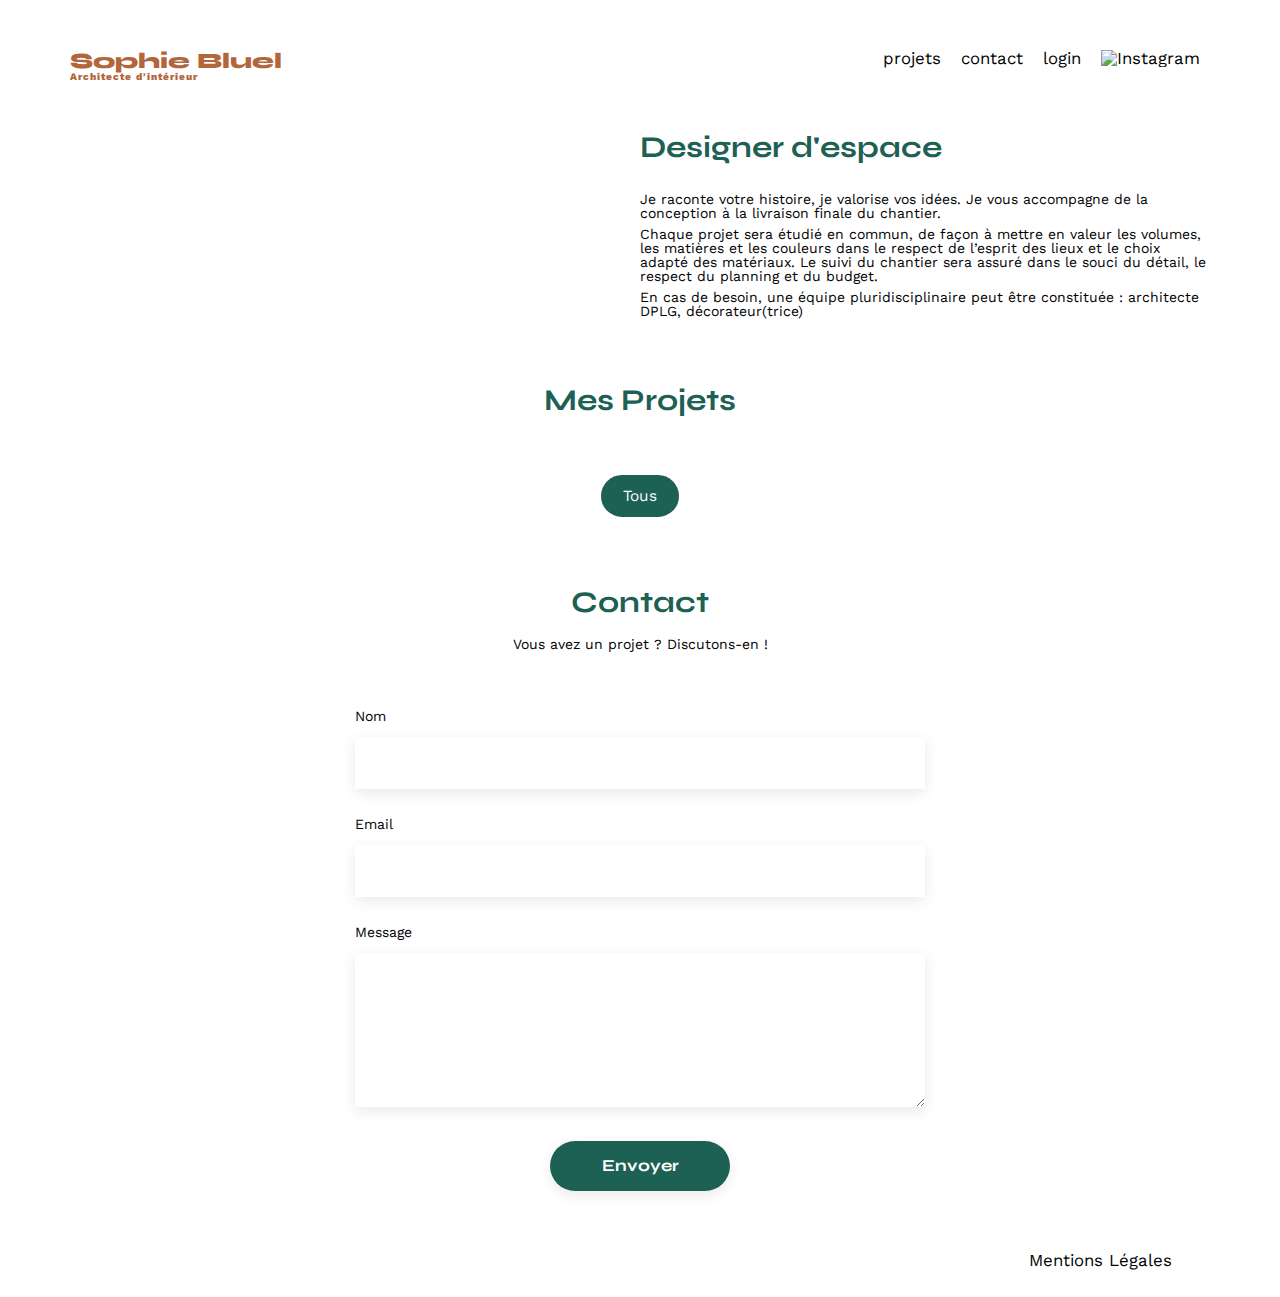
==== commit e2a0a578: "finalisation du projet" ====
--- a/FrontEnd/index.html
+++ b/FrontEnd/index.html
@@ -50,8 +50,9 @@
         </h2>
 
         <!-- Conteneur pour le menu de catégories -->
+        <div class="center-container">
         <div class="categories"></div>
-
+        </div>
         <!-- Galerie pour afficher les projets -->
         <div class="gallery">
             <!-- Les éléments de la galerie seront ajoutés dynamiquement par JavaScript -->
@@ -74,8 +75,8 @@
 
     <!-- Modale pour la gestion des travaux -->
     
-<aside id="modal1" class="modal" aria-hidden="true" role="dialog" aria-labelledby="titlemodal" style="display: none;">
-    <div class="modal-wrapper js-modal-stop">
+<aside id="modal1" class="modal center-screen" aria-hidden="true" role="dialog" aria-labelledby="titlemodal" style="display: none;">
+    <div class="modal-wrapper  js-modal-stop">
         <div class="modal-header">
             <button class="back-button" style="display: none;"><i class="fas fa-arrow-left"></i></button>
             <h1 id="titlemodal">Galerie photo</h1>
--- a/FrontEnd/assets/styles/style.css
+++ b/FrontEnd/assets/styles/style.css
@@ -261,16 +261,19 @@
 
 /* Titre de la section portfolio centré */
 #portfolio h2 {
-text-align: center;
-margin-bottom: 1em; /* Ajoute une marge en bas */
-}
-
-/* 
-================
-STYLES DES BOUTONS DE FILTRES
-================
-Boutons de filtre pour les projets dans la section portfolio
-*/
+justify-content: center;
+text-align: center;
+margin: 2em auto; /* Ajoute une marge en bas */
+}
+
+/* Conteneur parent pour centrer les éléments */
+.center-container {
+	display: flex; /* Active Flexbox */
+	justify-content: center; /* Centre horizontalement */
+	align-items: center; /* Centre verticalement */
+}
+
+
 
 /* Affichage en flexbox des boutons de filtre, avec un espace de 15px entre chaque bouton */
 .categories {
@@ -288,6 +291,7 @@
 font-family: 'Work Sans', sans-serif;
 font-size: 1.1em;
 padding: 10px 20px;
+margin: 0 10px;
 border-radius: 50px; /* Bordures arrondies */
 cursor: pointer;
 transition: all 0.3s ease; /* Animation fluide sur les changements d'état */
@@ -507,12 +511,19 @@
 
 /* Enveloppe de la modale avec un fond blanc et bordures arrondies */
 .modal-wrapper {
+	position: fixed;
+  inset: 0px;
+  width: 80%;
+
+  max-width: 100vw;
+  max-height: 100dvh;
+  margin: auto;
 background-color: white;
 padding: 20px;
 border-radius: 10px;
-width: 80%;
-max-width: 600px;
-position: relative;
+
+max-width: 600px; 
+
 box-shadow: 0 2px 15px rgba(0, 0, 0, 0.1);
 display: flex;
 flex-direction: column;
@@ -525,7 +536,7 @@
 justify-content: center;
 width: 80%; /* Utilise toute la largeur disponible de la modale */
 max-width: 700px; /* Limite la largeur maximale */
-margin: 0 auto; /* Centre chaque page horizontalement */
+margin: auto; /* Centre chaque page horizontalement */
 flex-direction: column;
 align-items: center; /* Centre le contenu verticalement */
 }
@@ -580,7 +591,6 @@
 /* Section d'upload avec des bordures arrondies et un fond gris clair */
 .upload-section {
 display: flex;
-justify-content: space-between;
 flex-direction: column;
 text-align: center;
 margin-bottom: 20px;
@@ -595,11 +605,11 @@
 
 /* Style pour l'image sélectionnée dans la section d'upload */
 .selected-upload-image {
-width: 100%; /* L'image prend toute la largeur de la section */
+width: 40%; /* L'image prend toute la largeur de la section */
 height: 100%; /* L'image prend toute la hauteur de la section */
 object-fit: cover; /* L'image couvre l'espace sans se déformer */
 border-radius: 8px; /* Garde les coins arrondis */
-position: absolute; /* Positionne l'image au-dessus de la section */
+position: relative; /* Positionne l'image au-dessus de la section */
 top: 0;
 left: 0;
 z-index: 1; /* Place l'image au-dessus des autres éléments */
@@ -632,7 +642,7 @@
 
 /* Styles spécifiques pour le bouton de la galerie */
 .upload-button-gallery {
-/* Ajoutez ici les styles spécifiques pour ce bouton */
+display: block;
 background-color: #1D6154;
 font-size: 16px;
 }
